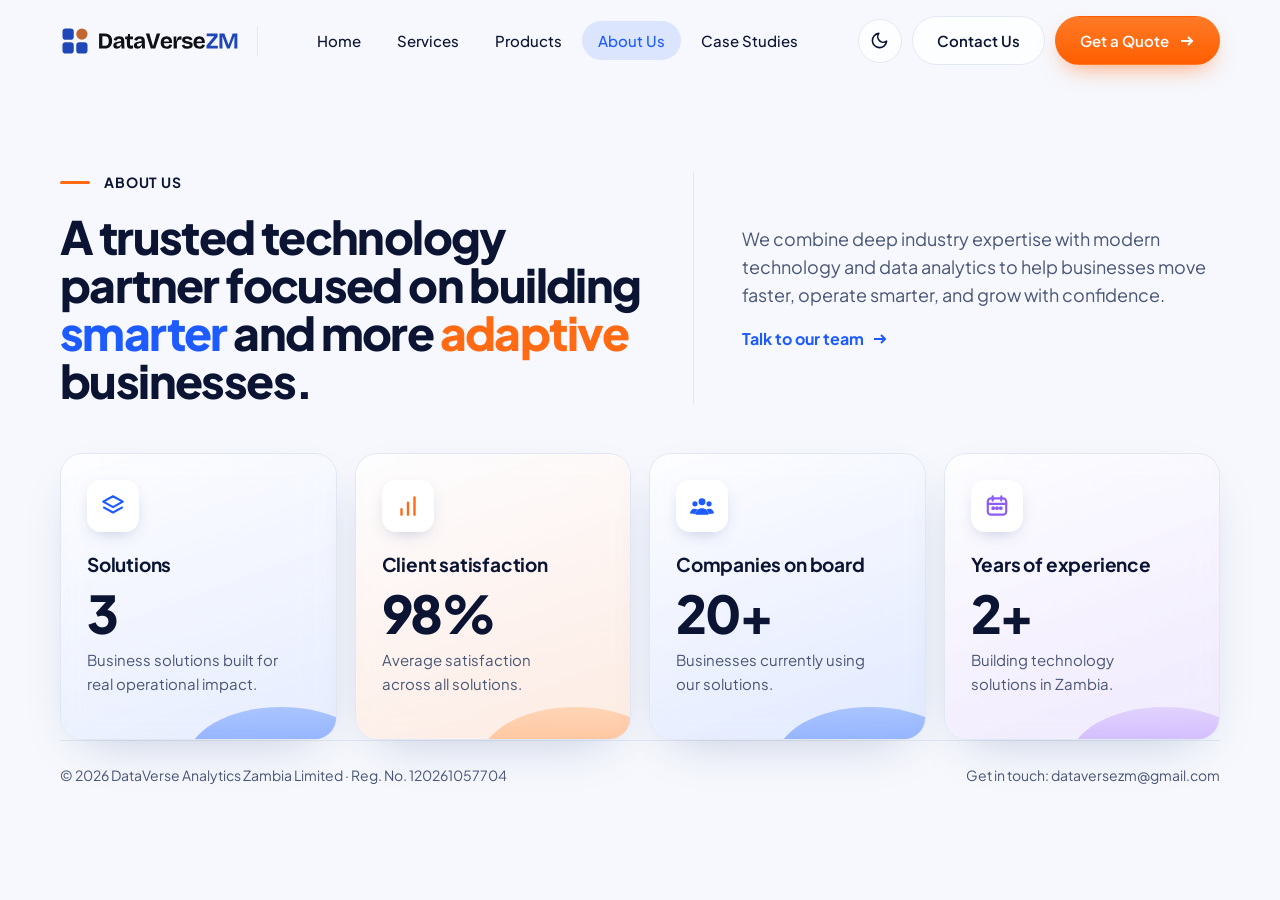
==== about/index.html @ 95897639 "Split site into separate pages" ====
<!doctype html>
<html lang="en">
<head>
<meta charset="utf-8">
<meta name="viewport" content="width=device-width, initial-scale=1">
<title>About Us | DataVerseZM</title>
<meta name="description" content="DataVerse Analytics Zambia Limited is a Lusaka-based technology and data solutions company.">
<link rel="canonical" href="https://dataversezm.com/about/">
<meta name="robots" content="index, follow">
<meta property="og:type" content="website">
<meta property="og:site_name" content="DataVerseZM">
<meta property="og:title" content="About Us | DataVerseZM">
<meta property="og:description" content="DataVerse Analytics Zambia Limited is a Lusaka-based technology and data solutions company.">
<meta property="og:url" content="https://dataversezm.com/about/">
<meta property="og:image" content="https://dataversezm.com/og-image.png">
<meta property="og:image:width" content="1200">
<meta property="og:image:height" content="630">
<meta property="og:locale" content="en_ZM">
<meta name="twitter:card" content="summary_large_image">
<meta name="twitter:title" content="About Us | DataVerseZM">
<meta name="twitter:description" content="DataVerse Analytics Zambia Limited is a Lusaka-based technology and data solutions company.">
<meta name="twitter:image" content="https://dataversezm.com/og-image.png">

<link rel="icon" href="/favicon.ico" sizes="any">
<link rel="icon" href="/favicon.svg" type="image/svg+xml">
<link rel="icon" href="/favicon-32.png" type="image/png" sizes="32x32">
<link rel="apple-touch-icon" href="/apple-touch-icon.png">
<link rel="mask-icon" href="/favicon.svg" color="#1F47B8">
<meta name="theme-color" content="#F6F8FD" media="(prefers-color-scheme: light)">
<meta name="theme-color" content="#040A1C" media="(prefers-color-scheme: dark)">
<script>
  (function(){ // set theme before paint to avoid a flash
    var t=null; try{t=localStorage.getItem('theme')}catch(e){}
    if(t!=='light'&&t!=='dark'){t=matchMedia('(prefers-color-scheme: dark)').matches?'dark':'light'}
    document.documentElement.setAttribute('data-theme',t);
  })();
</script>
<link rel="preconnect" href="https://fonts.googleapis.com">
<link rel="preconnect" href="https://fonts.gstatic.com" crossorigin>
<link href="https://fonts.googleapis.com/css2?family=Plus+Jakarta+Sans:wght@400;500;600;700;800&display=swap" rel="stylesheet">
<link rel="stylesheet" href="/assets/site.css">
</head>
<body>

<header class="nav">
  <div class="wrap">
    <a class="logo" href="/" aria-label="DataVerseZM home"><img class="light-logo" src="/logo/dataversezm-logo-tight.svg" alt="DataVerseZM" width="179" height="30"><img class="dark-logo" src="/logo/dataversezm-logo-white-tight.svg" alt="DataVerseZM" width="179" height="30"></a>
    <nav class="links" aria-label="Main">
      <a href="/">Home</a><a href="/services/">Services</a><a href="/products/">Products</a><a class="active" aria-current="page" href="/about/">About Us</a><a href="/case-studies/">Case Studies</a>
    </nav>
    <div class="nav-right">
      <button class="theme-toggle" type="button" aria-label="Switch to dark mode">
        <svg class="moon" width="19" height="19" viewBox="0 0 24 24" fill="none" stroke="currentColor" stroke-width="2" stroke-linecap="round" stroke-linejoin="round" aria-hidden="true"><path d="M21 12.8A9 9 0 1 1 11.2 3a7 7 0 0 0 9.8 9.8z"/></svg>
        <svg class="sun" width="19" height="19" viewBox="0 0 24 24" fill="none" stroke="currentColor" stroke-width="2" stroke-linecap="round" aria-hidden="true"><circle cx="12" cy="12" r="4.5"/><path d="M12 2v2M12 20v2M4.9 4.9l1.4 1.4M17.7 17.7l1.4 1.4M2 12h2M20 12h2M4.9 19.1l1.4-1.4M17.7 6.3l1.4-1.4"/></svg>
      </button>
      <a class="btn btn-ghost" href="/contact/">Contact Us</a>
      <a class="btn btn-primary" href="/contact/">Get a Quote <svg class="arrow" viewBox="0 0 16 16" fill="none" stroke="currentColor" stroke-width="2" aria-hidden="true"><path d="M2 8h11M9 4l4 4-4 4"/></svg></a>
    </div>
  </div>
</header>

<main id="top">
  <section class="block" id="about">
    <div class="wrap">
      <div class="about-top">
        <div>
          <span class="eyebrow">About us</span>
          <h2>A trusted technology partner focused on building <span class="blue">smarter</span> and more <span class="accent">adaptive</span> businesses.</h2>
        </div>
        <span class="rule" aria-hidden="true"></span>
        <div>
          <p>We combine deep industry expertise with modern technology and data analytics to help businesses move faster, operate smarter, and grow with confidence.</p>
          <a class="link" href="/contact/">Talk to our team <svg class="arrow" viewBox="0 0 16 16" fill="none" stroke="currentColor" stroke-width="2" aria-hidden="true"><path d="M2 8h11M9 4l4 4-4 4"/></svg></a>
        </div>
      </div>
      <div class="stats">
        <div class="stat glass"><div class="tile" style="color:var(--blue)"><svg width="26" height="26" viewBox="0 0 24 24" fill="none" stroke="currentColor" stroke-width="2" stroke-linejoin="round" aria-hidden="true"><path d="M12 3l9 5-9 5-9-5 9-5z"/><path d="M3 13l9 5 9-5"/></svg></div><b>Solutions</b><div class="num">3</div><p>Business solutions built for real operational impact.</p><span class="wave" aria-hidden="true"></span></div>
        <div class="stat glass"><div class="tile" style="color:var(--orange)"><svg width="26" height="26" viewBox="0 0 24 24" fill="none" stroke="currentColor" stroke-width="2.2" stroke-linecap="round" aria-hidden="true"><path d="M6 20v-5M12 20V9M18 20V4"/></svg></div><b>Client satisfaction</b><div class="num">98%</div><p>Average satisfaction across all solutions.</p><span class="wave" aria-hidden="true"></span></div>
        <div class="stat glass"><div class="tile" style="color:var(--blue)"><svg width="26" height="26" viewBox="0 0 24 24" fill="currentColor" aria-hidden="true"><circle cx="12" cy="8" r="3.2"/><circle cx="5.5" cy="10" r="2.4"/><circle cx="18.5" cy="10" r="2.4"/><path d="M6 20c0-3.5 2.7-6 6-6s6 2.5 6 6zM1 19c0-2.6 1.8-4.5 4.4-4.5 1 0 1.9.3 2.6.8C6.7 16.3 6 17.7 6 19.3zM23 19c0-2.6-1.8-4.5-4.4-4.5-1 0-1.9.3-2.6.8 1.3 1 2 2.4 2 4z"/></svg></div><b>Companies on board</b><div class="num">20+</div><p>Businesses currently using our solutions.</p><span class="wave" aria-hidden="true"></span></div>
        <div class="stat glass"><div class="tile" style="color:#8B5CF6"><svg width="26" height="26" viewBox="0 0 24 24" fill="none" stroke="currentColor" stroke-width="2" stroke-linecap="round" aria-hidden="true"><rect x="3.5" y="5" width="17" height="15" rx="3"/><path d="M3.5 10h17M8 3v4M16 3v4"/><circle cx="8.5" cy="14" r=".8" fill="currentColor"/><circle cx="12" cy="14" r=".8" fill="currentColor"/><circle cx="15.5" cy="14" r=".8" fill="currentColor"/></svg></div><b>Years of experience</b><div class="num">2+</div><p>Building technology solutions in Zambia.</p><span class="wave" aria-hidden="true"></span></div>
      </div>
    </div>
  </section>


  <div class="wrap">
    <footer>
      <span>© <span id="yr">2026</span> DataVerse Analytics Zambia Limited · Reg. No. 120261057704</span>
      <span>Get in touch: <a href="mailto:dataversezm@gmail.com">dataversezm@gmail.com</a></span>
    </footer>
  </div>
</main>

<script src="/assets/site.js" defer></script>
</body>
</html>
---- assets/site.css ----
:root{
    --bg:#F6F8FD; --surface:#FFFFFF; --surface-2:rgba(255,255,255,.72); --ink:#0B1533; --muted:#4A5675; --line:#E2E8F3;
    --blue:#1D5BFF; --blue-2:#5B8CFF; --orange:#FF6A13; --orange-ink:#E85A00; --green:#22A34A;
    --shadow:0 18px 50px -24px rgba(23,48,120,.28); --glow:transparent;
    --ease-out:cubic-bezier(0.23,1,0.32,1);
    color-scheme:light;
  }
  :root[data-theme="dark"]{
    --bg:#040A1C; --surface:#0B1530; --surface-2:rgba(14,26,60,.62); --ink:#EEF2FF; --muted:#A9B4D0; --line:rgba(120,150,255,.18);
    --blue:#4C82FF; --blue-2:#7FA6FF; --orange:#FF7A26; --orange-ink:#FF7A26; --green:#3CCB6C;
    --shadow:0 20px 60px -30px rgba(0,0,0,.8); --glow:rgba(60,110,255,.25);
    color-scheme:dark;
  }
  *{box-sizing:border-box;margin:0;padding:0}
  html{scroll-behavior:smooth}
  html,body{overflow-x:clip}
  body{font-family:"Plus Jakarta Sans",system-ui,sans-serif;background:var(--bg);color:var(--ink);line-height:1.55;overflow-x:hidden}
  a{color:inherit;text-decoration:none}
  button{font:inherit}
  a:focus-visible,button:focus-visible,input:focus-visible,textarea:focus-visible{outline:2px solid var(--blue);outline-offset:3px}
  .wrap{max-width:1240px;margin:0 auto;padding:0 clamp(16px,4vw,40px)}
  .accent{color:var(--orange)} .blue{color:var(--blue)}
  .eyebrow{display:flex;align-items:center;gap:14px;font-size:14px;font-weight:700;letter-spacing:.06em;text-transform:uppercase}
  .eyebrow::before{content:"";width:30px;height:3px;border-radius:3px;background:var(--orange)}
  h1,h2,h3{letter-spacing:-.035em;line-height:1.05;font-weight:800}

  /* buttons */
  .btn{display:inline-flex;align-items:center;gap:10px;min-height:48px;padding:12px 24px;border-radius:999px;font-weight:600;font-size:15px;border:1px solid transparent;cursor:pointer;
    transition:transform .2s var(--ease-out),background-color .2s ease,box-shadow .2s ease;-webkit-tap-highlight-color:transparent}
  .btn-primary{background:linear-gradient(180deg,#FF7A26,#FF5E00);color:#fff;box-shadow:0 10px 24px -10px rgba(255,106,19,.7)}
  .btn-ghost{border-color:var(--line);background:var(--surface-2);color:var(--ink)}
  .btn-outline-ink{border-color:var(--ink);color:var(--ink);background:transparent}
  @media (hover:hover) and (pointer:fine){.btn:hover{transform:translateY(-2px)}}
  .btn:active{transform:scale(.97);transition-duration:.1s}
  .arrow{width:16px;height:16px}

  /* nav */
  .nav{position:sticky;top:0;z-index:20;backdrop-filter:saturate(1.4) blur(14px);-webkit-backdrop-filter:saturate(1.4) blur(14px);background:color-mix(in srgb,var(--bg) 78%,transparent);border-bottom:1px solid transparent}
  .nav .wrap{display:flex;align-items:center;justify-content:space-between;gap:16px;padding-top:16px;padding-bottom:16px}
  .logo{display:flex;align-items:center;gap:18px}
  .logo img{height:30px;width:auto;display:block}
  .logo::after{content:"";width:1px;height:30px;background:var(--line)}
  .logo .dark-logo{display:none}
  [data-theme="dark"] .logo .light-logo{display:none}
  [data-theme="dark"] .logo .dark-logo{display:block}
  .links{display:flex;gap:4px;font-size:15px;font-weight:500}
  .links a{padding:8px 16px;border-radius:999px;transition:background-color .2s ease,color .2s ease}
  .links a.active{background:color-mix(in srgb,var(--blue) 12%,transparent);color:var(--blue)}
  @media (hover:hover) and (pointer:fine){.links a:hover{background:color-mix(in srgb,var(--blue) 8%,transparent)}}
  .nav-right{display:flex;align-items:center;gap:10px}
  .theme-toggle{width:44px;height:44px;border-radius:999px;border:1px solid var(--line);background:var(--surface-2);color:var(--ink);display:grid;place-items:center;cursor:pointer}
  .theme-toggle .sun{display:none} [data-theme="dark"] .theme-toggle .sun{display:block} [data-theme="dark"] .theme-toggle .moon{display:none}
  @media (max-width:1020px){.links{display:none}}
  @media (max-width:560px){.nav .btn-ghost{display:none}.nav .btn{padding:10px 16px}.logo::after{display:none}.logo img{height:24px}}
  @media (max-width:400px){.nav .btn-primary .arrow{display:none}.nav .btn-primary{padding:10px 14px;font-size:14px}}

  /* hero */
  .hero{position:relative;overflow:hidden;padding:clamp(40px,6vw,80px) 0 40px}
  .hero-grid{display:grid;grid-template-columns:minmax(0,1.05fr) minmax(0,.95fr);gap:40px;align-items:center}
  .hero h1{font-size:clamp(40px,5.6vw,72px)}
  .hero p.lead{margin-top:22px;font-size:clamp(17px,1.5vw,19px);color:var(--muted);max-width:560px}
  .hero .cta{display:flex;flex-wrap:wrap;gap:14px;margin-top:32px}
  .hero-art{position:relative;min-height:420px}
  .swoosh{position:absolute;inset:-40px -60px -20px -40px;pointer-events:none}
  .glass{background:var(--surface-2);border:1px solid var(--line);border-radius:22px;box-shadow:var(--shadow), 0 0 40px var(--glow);
    backdrop-filter:blur(16px);-webkit-backdrop-filter:blur(16px)}
  .perf{position:relative;margin-left:auto;width:min(340px,100%);padding:22px 24px}
  .perf h3{font-size:17px;letter-spacing:-.01em;font-weight:700;margin-bottom:12px}
  .chart{display:grid;grid-template-columns:38px 1fr;gap:6px;height:130px}
  .chart .y{display:flex;flex-direction:column;justify-content:space-between;font-size:11px;color:var(--muted);text-align:right;padding-bottom:2px}
  .bars{display:flex;align-items:flex-end;gap:10px;border-bottom:1px solid var(--line)}
  .bars i{flex:1;border-radius:4px 4px 0 0;background:linear-gradient(180deg,var(--blue-2),var(--blue));transform-origin:bottom;animation:grow .9s var(--ease-out) both}
  .bars i:last-child{background:linear-gradient(180deg,#FF8A3D,var(--orange))}
  @keyframes grow{from{transform:scaleY(.2);opacity:0}to{transform:none;opacity:1}}
  .status{position:relative;margin:16px 0 0 auto;width:min(340px,100%);padding:10px 22px}
  .status div{display:flex;align-items:center;gap:14px;padding:12px 0;font-weight:600;font-size:15px}
  .status div+div{border-top:1px solid var(--line)}
  .status svg{flex:none;color:var(--blue)}
  .status span{margin-left:auto;display:inline-flex;align-items:center;gap:6px;font-size:13px;font-weight:600;padding:4px 10px;border-radius:999px;
    color:var(--green);background:color-mix(in srgb,var(--green) 14%,transparent)}

  .services{display:grid;grid-template-columns:repeat(4,minmax(0,1fr));gap:18px;margin-top:56px}
  .svc{position:relative;overflow:hidden;padding:26px 24px 30px;min-height:190px}
  .svc .ico{color:var(--blue);margin-bottom:14px}
  .svc h3{font-size:22px;letter-spacing:-.02em;max-width:180px}
  .svc p{margin-top:8px;color:var(--muted);font-size:15px;max-width:160px}
  .svc .blob{position:absolute;right:-46px;bottom:-56px;width:130px;height:130px;border-radius:50%;opacity:.8;z-index:0}
  .svc > *:not(.blob){position:relative;z-index:1}
  .svc:nth-child(1) .blob{background:radial-gradient(circle at 30% 30%,#9DB9FF,#2F6BFF 60%,transparent 70%)}
  .svc:nth-child(2) .blob{background:radial-gradient(circle at 30% 30%,#D7F7A8,#5BC83C 60%,transparent 70%)}
  .svc:nth-child(3) .blob{background:radial-gradient(circle at 30% 30%,#CFE0FF,#7AA6FF 60%,transparent 70%)}
  .svc:nth-child(4) .blob{background:radial-gradient(circle at 30% 30%,#E5D3FF,#9C6BFF 60%,transparent 70%)}
  @media (max-width:980px){.hero-grid{grid-template-columns:1fr}.hero-art{min-height:0}.perf,.status{margin-left:0}.services{grid-template-columns:repeat(2,minmax(0,1fr))}}
  @media (max-width:560px){.services{grid-template-columns:1fr}}

  section{scroll-margin-top:90px}
  .block{padding:clamp(56px,7vw,96px) 0 0}

  /* about */
  .about-top{display:grid;grid-template-columns:minmax(0,1.1fr) 1px minmax(0,.9fr);gap:48px;align-items:center}
  .about-top h2{font-size:clamp(32px,3.8vw,46px);margin-top:18px}
  .about-top .rule{align-self:stretch;background:var(--line)}
  .about-top p{color:var(--muted);font-size:18px}
  .link{display:inline-flex;align-items:center;gap:8px;margin-top:18px;color:var(--blue);font-weight:700}
  .stats{display:grid;grid-template-columns:repeat(4,minmax(0,1fr));gap:18px;margin-top:48px}
  .stat{position:relative;overflow:hidden;padding:26px;min-height:230px}
  .stat .tile{width:52px;height:52px;border-radius:14px;display:grid;place-items:center;background:var(--surface);box-shadow:0 6px 18px -8px rgba(23,48,120,.35);margin-bottom:18px}
  .stat b{display:block;font-size:19px;letter-spacing:-.01em}
  .stat .num{font-size:52px;font-weight:800;letter-spacing:-.04em;line-height:1.1;margin:6px 0}
  .stat p{color:var(--muted);font-size:15px;max-width:200px}
  .stat .wave{position:absolute;right:-40px;bottom:-78px;width:190px;height:110px;border-radius:50% 50% 0 0;opacity:.7;z-index:0}
  .stat > *:not(.wave){position:relative;z-index:1}
  .stat{padding-bottom:44px}
  .stat:nth-child(1){background:linear-gradient(160deg,var(--surface-2),color-mix(in srgb,var(--blue) 10%,var(--surface-2)))}
  .stat:nth-child(2){background:linear-gradient(160deg,var(--surface-2),color-mix(in srgb,var(--orange) 12%,var(--surface-2)))}
  .stat:nth-child(3){background:linear-gradient(160deg,var(--surface-2),color-mix(in srgb,var(--blue) 12%,var(--surface-2)))}
  .stat:nth-child(4){background:linear-gradient(160deg,var(--surface-2),color-mix(in srgb,#8B5CF6 12%,var(--surface-2)))}
  .stat:nth-child(1) .wave,.stat:nth-child(3) .wave{background:linear-gradient(180deg,#8FB2FF,#2F6BFF)}
  .stat:nth-child(2) .wave{background:linear-gradient(180deg,#FFC9A3,#FF8A3D)}
  .stat:nth-child(4) .wave{background:linear-gradient(180deg,#D9C6FF,#9C6BFF)}
  @media (max-width:980px){.about-top{grid-template-columns:1fr}.about-top .rule{display:none}.stats{grid-template-columns:repeat(2,minmax(0,1fr))}}
  @media (max-width:520px){.stats{grid-template-columns:1fr}}

  /* products */
  .prod-grid{display:grid;grid-template-columns:minmax(0,.9fr) repeat(3,minmax(0,1fr));gap:20px;align-items:stretch}
  .prod-intro h2{font-size:clamp(30px,3.2vw,40px);margin:18px 0 18px}
  .prod-intro p{color:var(--muted);font-size:16px;margin-bottom:28px}
  .prod{position:relative;overflow:hidden;display:flex;flex-direction:column;padding:24px 22px 0;border-radius:24px;border:1px solid var(--line);
    transition:transform .25s var(--ease-out),box-shadow .25s ease;-webkit-tap-highlight-color:transparent}
  @media (hover:hover) and (pointer:fine){.prod:hover{transform:translateY(-4px);box-shadow:var(--shadow)}}
  .prod:active{transform:scale(.985);transition-duration:.1s}
  .prod.antchito{background:linear-gradient(180deg,color-mix(in srgb,var(--blue) 9%,var(--surface)),var(--surface))}
  .prod.zogulitsa{background:linear-gradient(180deg,color-mix(in srgb,var(--orange) 14%,var(--surface)),color-mix(in srgb,var(--orange) 5%,var(--surface)))}
  .prod.nkuku{background:linear-gradient(180deg,color-mix(in srgb,var(--surface) 92%,#7CD36A),color-mix(in srgb,#7CD36A 18%,var(--surface)))}
  .prod .head{display:flex;align-items:center;gap:12px}
  .prod .head b{display:block;font-size:24px;letter-spacing:-.03em;font-weight:800;line-height:1.1}
  .prod .head small{font-size:12px;font-weight:600;color:var(--muted)}
  .prod .tagline{margin:16px 0 14px;font-size:16px;font-weight:500;min-height:72px}
  .prod .more{display:inline-flex;align-items:center;gap:8px;font-weight:700;font-size:15px}
  .phone{margin:22px auto 0;width:min(170px,82%);height:220px;border:5px solid #0B1533;border-bottom:0;border-radius:26px 26px 0 0;background:#fff;overflow:hidden;color:#0B1533;font-size:9px;position:relative}
  [data-theme="dark"] .phone{border-color:#2A3866}
  .phone .sb{display:flex;justify-content:space-between;padding:8px 12px 4px;font-weight:700;font-size:9px}
  .phone .notch{position:absolute;top:4px;left:50%;transform:translateX(-50%);width:46px;height:12px;border-radius:999px;background:#0B1533}
  .phone .scr{padding:6px 10px}
  .pc{border-radius:10px;padding:8px;margin-bottom:6px}
  .navy{background:#16306E;color:#fff}
  .navy em{font-style:normal;display:block;font-size:13px;font-weight:800;margin-top:2px}
  .minibars{display:flex;align-items:flex-end;gap:3px;height:60px;margin-top:6px}
  .minibars i{flex:1;background:#3E6BE8;border-radius:2px}
  .minibars i:nth-child(odd){background:#A9C0FF}
  .tiles{display:grid;grid-template-columns:1fr 1fr;gap:6px}
  .tiles .pc{background:#fff;border:1px solid #EEF0F6;margin:0}
  .tiles .pc.dk{background:#0E1E4A;color:#fff}
  .tiles .pc b{display:block;font-size:12px;margin-top:3px}
  .tiles .pc .o{color:#FF6A13}
  .gauge{display:grid;place-items:center;margin-top:8px}
  .gauge .ring{width:84px;height:84px;border-radius:50%;background:conic-gradient(#3DB54A 0 55%,#E6ECE6 55% 100%);display:grid;place-items:center}
  .gauge .ring div{width:66px;height:66px;border-radius:50%;background:#fff;display:grid;place-items:center;text-align:center;line-height:1.1}
  .gauge b{font-size:20px} .gauge small{font-size:8px;color:#5A6270}
  @media (max-width:1080px){.prod-grid{grid-template-columns:repeat(3,minmax(0,1fr))}.prod-intro{grid-column:1/-1}}
  @media (max-width:760px){.prod-grid{grid-template-columns:1fr}}

  /* web solutions */
  .web{position:relative;overflow:hidden;display:grid;grid-template-columns:minmax(0,.8fr) minmax(0,1.2fr);gap:40px;align-items:center;padding:clamp(28px,4vw,56px)}
  .web h2{font-size:clamp(32px,3.6vw,46px);margin:18px 0 18px}
  .web p{color:var(--muted);font-size:17px;margin-bottom:28px;max-width:400px}
  .device{position:relative;padding-bottom:30px}
  .laptop{border-radius:14px 14px 0 0;border:8px solid #11182B;border-bottom-width:12px;background:#0C0A18;aspect-ratio:16/10;overflow:hidden;position:relative}
  .laptop img,.mobile img{display:block;width:100%;height:100%;object-fit:cover;object-position:top}
  .laptop-base{height:12px;margin:0 -6%;border-radius:0 0 14px 14px;background:linear-gradient(180deg,#C9CFDA,#9AA3B3)}
  .site{position:absolute;inset:0;padding:6% 7%;color:#fff;
    background:radial-gradient(ellipse at 70% 60%,rgba(255,196,120,.45),transparent 45%),radial-gradient(ellipse at 85% 30%,rgba(130,80,255,.55),transparent 50%),linear-gradient(120deg,#120A26 30%,#2A1550 70%,#0E0820)}
  .site .bar{display:flex;justify-content:space-between;align-items:center;font-size:clamp(7px,.8vw,10px);opacity:.9}
  .site .brand{font-weight:800;letter-spacing:.12em}
  .site h4{font-family:Georgia,serif;font-weight:400;font-size:clamp(16px,2.4vw,30px);line-height:1.08;margin-top:10%}
  .site h4 span{color:#F2B25C;font-weight:700}
  .site .book{display:inline-block;margin-top:6%;padding:5px 12px;border-radius:999px;background:#C99644;color:#1A1208;font-size:clamp(7px,.8vw,10px);font-weight:700}
  .mobile{position:absolute;right:-2%;bottom:0;width:24%;aspect-ratio:9/18;border:5px solid #11182B;border-radius:22px;overflow:hidden;background:#120A26}
  .mobile .site{padding:18% 10%}
  .mobile .site h4{font-size:clamp(11px,1.3vw,16px);margin-top:30%}
  .badge{position:absolute;left:30%;bottom:6px;display:inline-flex;align-items:center;gap:10px;padding:10px 18px;border-radius:999px;background:var(--surface);border:1px solid var(--line);box-shadow:var(--shadow);font-weight:700;font-size:15px}
  .badge small{font-weight:500;color:var(--muted)}
  @media (max-width:900px){.web{grid-template-columns:1fr}.badge{left:8%}}

  /* contact */
  .contact{position:relative;overflow:hidden;margin:clamp(56px,7vw,96px) 0 40px;padding:clamp(28px,4vw,52px);border-radius:28px;color:#fff;
    background:radial-gradient(ellipse at 90% 120%,rgba(90,150,255,.65),transparent 55%),linear-gradient(110deg,#0A1A4D 0%,#0F2E8A 55%,#1D5BFF 100%);
    display:grid;grid-template-columns:minmax(0,1fr) 1px minmax(0,1fr);gap:40px;align-items:center}
  .contact h2{font-size:clamp(32px,3.6vw,46px)}
  .contact h2 span{color:#FF8A3D}
  .contact p{margin-top:16px;color:#D6E0FF;font-size:17px;max-width:420px}
  .contact .rule{align-self:stretch;background:rgba(255,255,255,.2)}
  .contact .quick{display:flex;flex-wrap:wrap;gap:10px;margin-top:22px}
  .contact .quick a{display:inline-flex;align-items:center;gap:8px;padding:10px 16px;border-radius:999px;border:1px solid rgba(255,255,255,.35);font-weight:600;font-size:14px;min-height:44px}
  form{display:grid;grid-template-columns:1fr 1fr;gap:12px}
  .field{position:relative}
  .field svg{position:absolute;left:16px;top:15px;color:#5A6488}
  .field input,.field textarea{width:100%;border:0;border-radius:999px;padding:14px 18px 14px 46px;font:inherit;font-size:15px;color:#0B1533;background:#fff}
  .field textarea{border-radius:22px;min-height:96px;resize:vertical}
  .field.full{grid-column:1/-1}
  form .btn{justify-self:start}
  .sr{position:absolute;width:1px;height:1px;overflow:hidden;clip:rect(0 0 0 0)}
  @media (max-width:900px){.contact{grid-template-columns:1fr}.contact .rule{display:none}}
  @media (max-width:520px){form{grid-template-columns:1fr}}

  footer{display:flex;flex-wrap:wrap;gap:12px;justify-content:space-between;padding:24px 0 40px;border-top:1px solid var(--line);font-size:14px;color:var(--muted)}
  @media (hover:hover) and (pointer:fine){footer a:hover{color:var(--blue)}}

  @media (prefers-reduced-motion:reduce){
    html{scroll-behavior:auto}
    .bars i{animation:none}
    .btn:hover,.btn:active,.prod:hover,.prod:active{transform:none}
  }

  /* multi-page additions */
  .page-head{padding:clamp(40px,6vw,72px) 0 8px}
  .page-head h1{font-size:clamp(38px,5vw,60px);margin-top:16px;max-width:820px}
  .page-head p{margin-top:18px;color:var(--muted);font-size:18px;max-width:640px}
  a.svc{display:block;color:inherit;transition:transform .25s var(--ease-out),box-shadow .25s ease}
  @media (hover:hover) and (pointer:fine){a.svc:hover{transform:translateY(-4px)}}
  .svc-detail{display:grid;grid-template-columns:repeat(2,minmax(0,1fr));gap:20px;margin-top:40px}
  .svc-detail .svc{min-height:0;padding:30px 30px 34px}
  .svc-detail .svc h3{max-width:none;font-size:26px}
  .svc-detail .svc p{max-width:440px;font-size:16px}
  .svc-detail ul{list-style:none;margin-top:16px;display:grid;gap:8px;position:relative;z-index:1}
  .svc-detail li{display:flex;gap:10px;font-size:15px;color:var(--ink)}
  .svc-detail li::before{content:"";flex:none;width:7px;height:7px;margin-top:8px;border-radius:2px;background:var(--orange)}
  .cta-strip{display:flex;flex-wrap:wrap;gap:20px;align-items:center;justify-content:space-between;margin-top:40px;padding:28px 32px}
  .cta-strip b{font-size:22px;letter-spacing:-.02em}
  @media (max-width:760px){.svc-detail{grid-template-columns:1fr}}
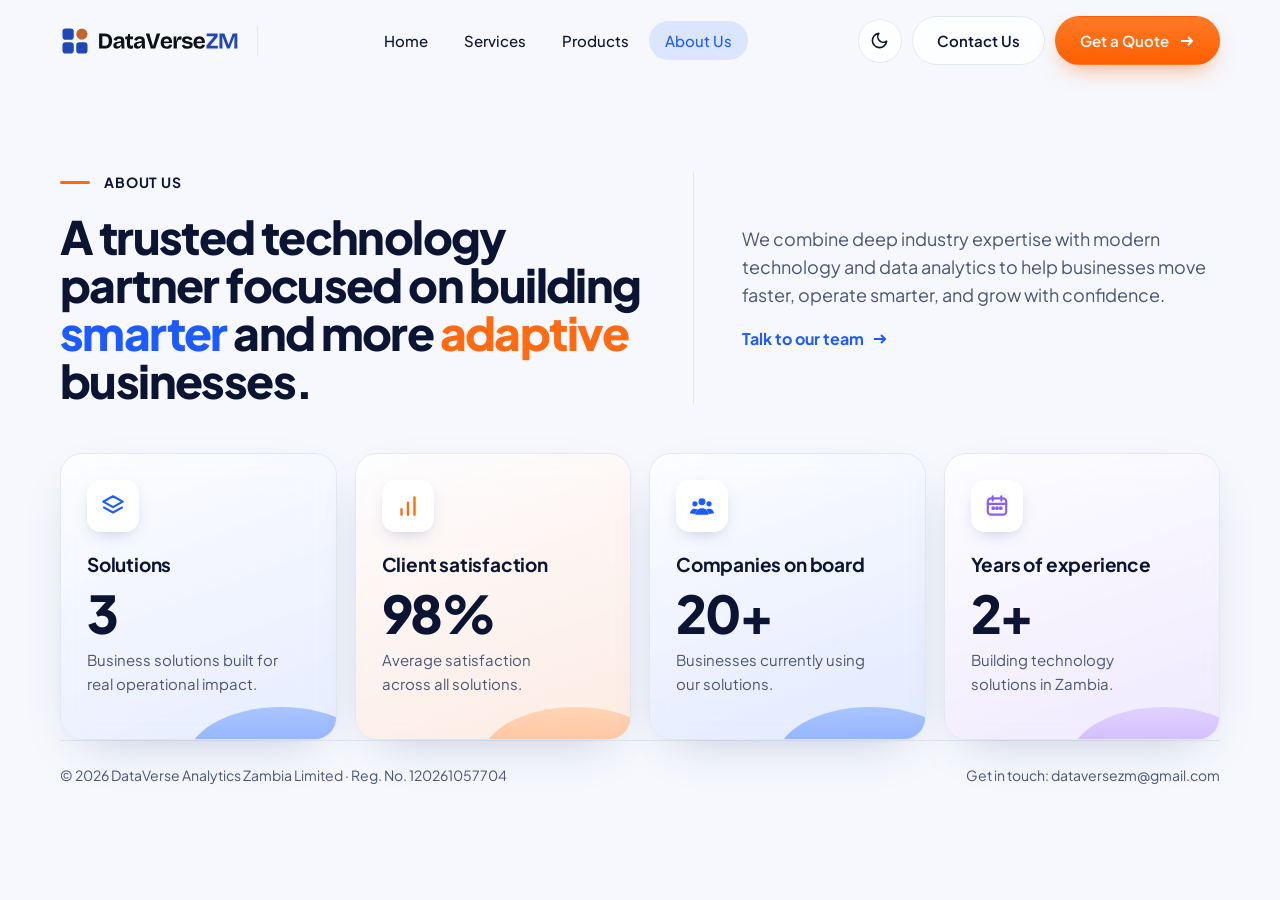
==== commit ce8f3e5b: "Move case studies into services" ====
--- a/about/index.html
+++ b/about/index.html
@@ -2,7 +2,7 @@
 <html lang="en">
 <head>
 <meta charset="utf-8">
-<meta name="viewport" content="width=device-width, initial-scale=1">
+<meta name="viewport" content="width=device-width, initial-scale=1, viewport-fit=cover">
 <title>About Us | DataVerseZM</title>
 <meta name="description" content="DataVerse Analytics Zambia Limited is a Lusaka-based technology and data solutions company.">
 <link rel="canonical" href="https://dataversezm.com/about/">
@@ -45,8 +45,8 @@
 <header class="nav">
   <div class="wrap">
     <a class="logo" href="/" aria-label="DataVerseZM home"><img class="light-logo" src="/logo/dataversezm-logo-tight.svg" alt="DataVerseZM" width="179" height="30"><img class="dark-logo" src="/logo/dataversezm-logo-white-tight.svg" alt="DataVerseZM" width="179" height="30"></a>
-    <nav class="links" aria-label="Main">
-      <a href="/">Home</a><a href="/services/">Services</a><a href="/products/">Products</a><a class="active" aria-current="page" href="/about/">About Us</a><a href="/case-studies/">Case Studies</a>
+    <nav class="links" id="main-links" aria-label="Main">
+      <a href="/">Home</a><a href="/services/">Services</a><a href="/products/">Products</a><a class="active" aria-current="page" href="/about/">About Us</a><a class="m-only" href="/contact/">Contact Us</a>
     </nav>
     <div class="nav-right">
       <button class="theme-toggle" type="button" aria-label="Switch to dark mode">
@@ -91,6 +91,8 @@
   </div>
 </main>
 
+<nav class="tabbar" aria-label="Quick navigation"><a href="/"><svg width="22" height="22" viewBox="0 0 24 24" fill="none" stroke="currentColor" stroke-width="1.9" stroke-linecap="round" stroke-linejoin="round" aria-hidden="true"><path d="M3 10.5L12 3l9 7.5V20a1 1 0 0 1-1 1h-5v-6h-6v6H4a1 1 0 0 1-1-1z"/></svg><span>Home</span></a><a href="/services/"><svg width="22" height="22" viewBox="0 0 24 24" fill="none" stroke="currentColor" stroke-width="1.9" stroke-linecap="round" stroke-linejoin="round" aria-hidden="true"><path d="M12 3l9 5-9 5-9-5 9-5z"/><path d="M3 13l9 5 9-5"/></svg><span>Services</span></a><a href="/products/"><svg width="22" height="22" viewBox="0 0 24 24" fill="none" stroke="currentColor" stroke-width="1.9" stroke-linecap="round" stroke-linejoin="round" aria-hidden="true"><path d="M12 2l9 5v10l-9 5-9-5V7l9-5z"/><path d="M3 7l9 5 9-5M12 12v10"/></svg><span>Products</span></a><a href="/about/" class="on" aria-current="page"><svg width="22" height="22" viewBox="0 0 24 24" fill="none" stroke="currentColor" stroke-width="1.9" stroke-linecap="round" stroke-linejoin="round" aria-hidden="true"><circle cx="9" cy="8" r="3.5"/><path d="M2.5 20a6.5 6.5 0 0 1 13 0"/><path d="M16 4.6a3.5 3.5 0 0 1 0 6.8M18 14.3a6.5 6.5 0 0 1 3.5 5.7"/></svg><span>About</span></a><a href="/contact/"><svg width="22" height="22" viewBox="0 0 24 24" fill="none" stroke="currentColor" stroke-width="1.9" stroke-linecap="round" stroke-linejoin="round" aria-hidden="true"><path d="M4 5h16a1 1 0 0 1 1 1v11a1 1 0 0 1-1 1H8l-4 3V6a1 1 0 0 1 1-1z"/><path d="M8 10h8M8 13.5h5"/></svg><span>Contact</span></a></nav>
+
 <script src="/assets/site.js" defer></script>
 </body>
 </html>
--- a/assets/site.css
+++ b/assets/site.css
@@ -228,3 +228,45 @@
   .cta-strip{display:flex;flex-wrap:wrap;gap:20px;align-items:center;justify-content:space-between;margin-top:40px;padding:28px 32px}
   .cta-strip b{font-size:22px;letter-spacing:-.02em}
   @media (max-width:760px){.svc-detail{grid-template-columns:1fr}}
+
+/* product detail rows */
+.pstack{display:flex;flex-direction:column;gap:28px}
+.pdetail.prod{display:grid;grid-template-columns:minmax(0,1.15fr) minmax(0,.85fr);gap:32px;align-items:end;padding:44px 48px 0}
+.pdetail.flip .ptext{order:2}.pdetail.flip .pvis{order:1}
+.pdetail .ptext{padding-bottom:44px;align-self:center}
+.pdetail .ptag{margin:18px 0 10px;font-size:clamp(20px,2vw,26px);font-weight:700;letter-spacing:-.02em;line-height:1.25}
+.pdetail .pdesc{color:var(--muted);font-size:16px;max-width:560px}
+.pdetail ul{list-style:none;margin:18px 0 26px;padding:0;display:grid;gap:9px}
+.pdetail li{display:flex;gap:10px;font-size:15px}
+.pdetail li::before{content:"";flex:none;width:7px;height:7px;margin-top:8px;border-radius:2px;background:var(--orange)}
+.pdetail .phone{width:min(240px,90%);height:300px;font-size:11px;margin-top:0}
+.pdetail .phone .tiles .pc b{font-size:15px}
+@media (hover:hover) and (pointer:fine){.pdetail.prod:hover{transform:none}}
+@media (max-width:820px){.pdetail.prod{grid-template-columns:1fr;padding:30px 22px 0;gap:8px}.pdetail.flip .ptext{order:0}.pdetail .ptext{padding-bottom:10px}}
+
+/* floating liquid-glass tab bar (phones and tablets) */
+.nav .btn{white-space:nowrap}
+.tabbar{display:none}
+@media (max-width:1020px){
+  body{padding-bottom:calc(96px + env(safe-area-inset-bottom))}
+  .tabbar{display:flex;position:fixed;z-index:40;left:50%;transform:translateX(-50%);bottom:calc(14px + env(safe-area-inset-bottom));
+    width:min(440px,calc(100% - 24px));padding:6px;gap:2px;border-radius:999px;
+    background:linear-gradient(180deg,rgba(255,255,255,.55),rgba(255,255,255,.28));
+    backdrop-filter:blur(22px) saturate(190%);-webkit-backdrop-filter:blur(22px) saturate(190%);
+    border:1px solid rgba(255,255,255,.65);
+    box-shadow:0 18px 40px -14px rgba(16,32,90,.35),inset 0 1px 0 rgba(255,255,255,.9),inset 0 -1px 0 rgba(255,255,255,.25)}
+  [data-theme="dark"] .tabbar{background:linear-gradient(180deg,rgba(36,52,100,.72),rgba(10,18,44,.66));border-color:rgba(160,185,255,.22);
+    box-shadow:0 18px 44px -12px rgba(0,0,0,.7),inset 0 1px 0 rgba(255,255,255,.18),inset 0 -1px 0 rgba(255,255,255,.04)}
+  .tabbar a{flex:1;min-width:0;display:flex;flex-direction:column;align-items:center;gap:2px;padding:8px 2px 7px;border-radius:999px;
+    font-size:11px;font-weight:600;color:var(--muted);-webkit-tap-highlight-color:transparent;
+    transition:background-color .25s var(--ease-out),color .2s ease,transform .15s var(--ease-out)}
+  .tabbar a:active{transform:scale(.94)}
+  .tabbar a.on{color:var(--blue);background:linear-gradient(180deg,rgba(255,255,255,.85),rgba(255,255,255,.45));
+    box-shadow:inset 0 1px 0 #fff,0 4px 14px -6px rgba(29,91,255,.45)}
+  [data-theme="dark"] .tabbar a.on{color:#fff;background:linear-gradient(180deg,rgba(110,150,255,.35),rgba(76,130,255,.18));
+    box-shadow:inset 0 1px 0 rgba(255,255,255,.25),0 4px 16px -6px rgba(76,130,255,.6)}
+  .tabbar span{white-space:nowrap}
+}
+@supports not ((backdrop-filter:blur(1px)) or (-webkit-backdrop-filter:blur(1px))){.tabbar{background:var(--surface)!important}}
+.links .m-only{display:none}
+@media (max-width:560px){.nav .btn-primary .arrow{display:none}}
